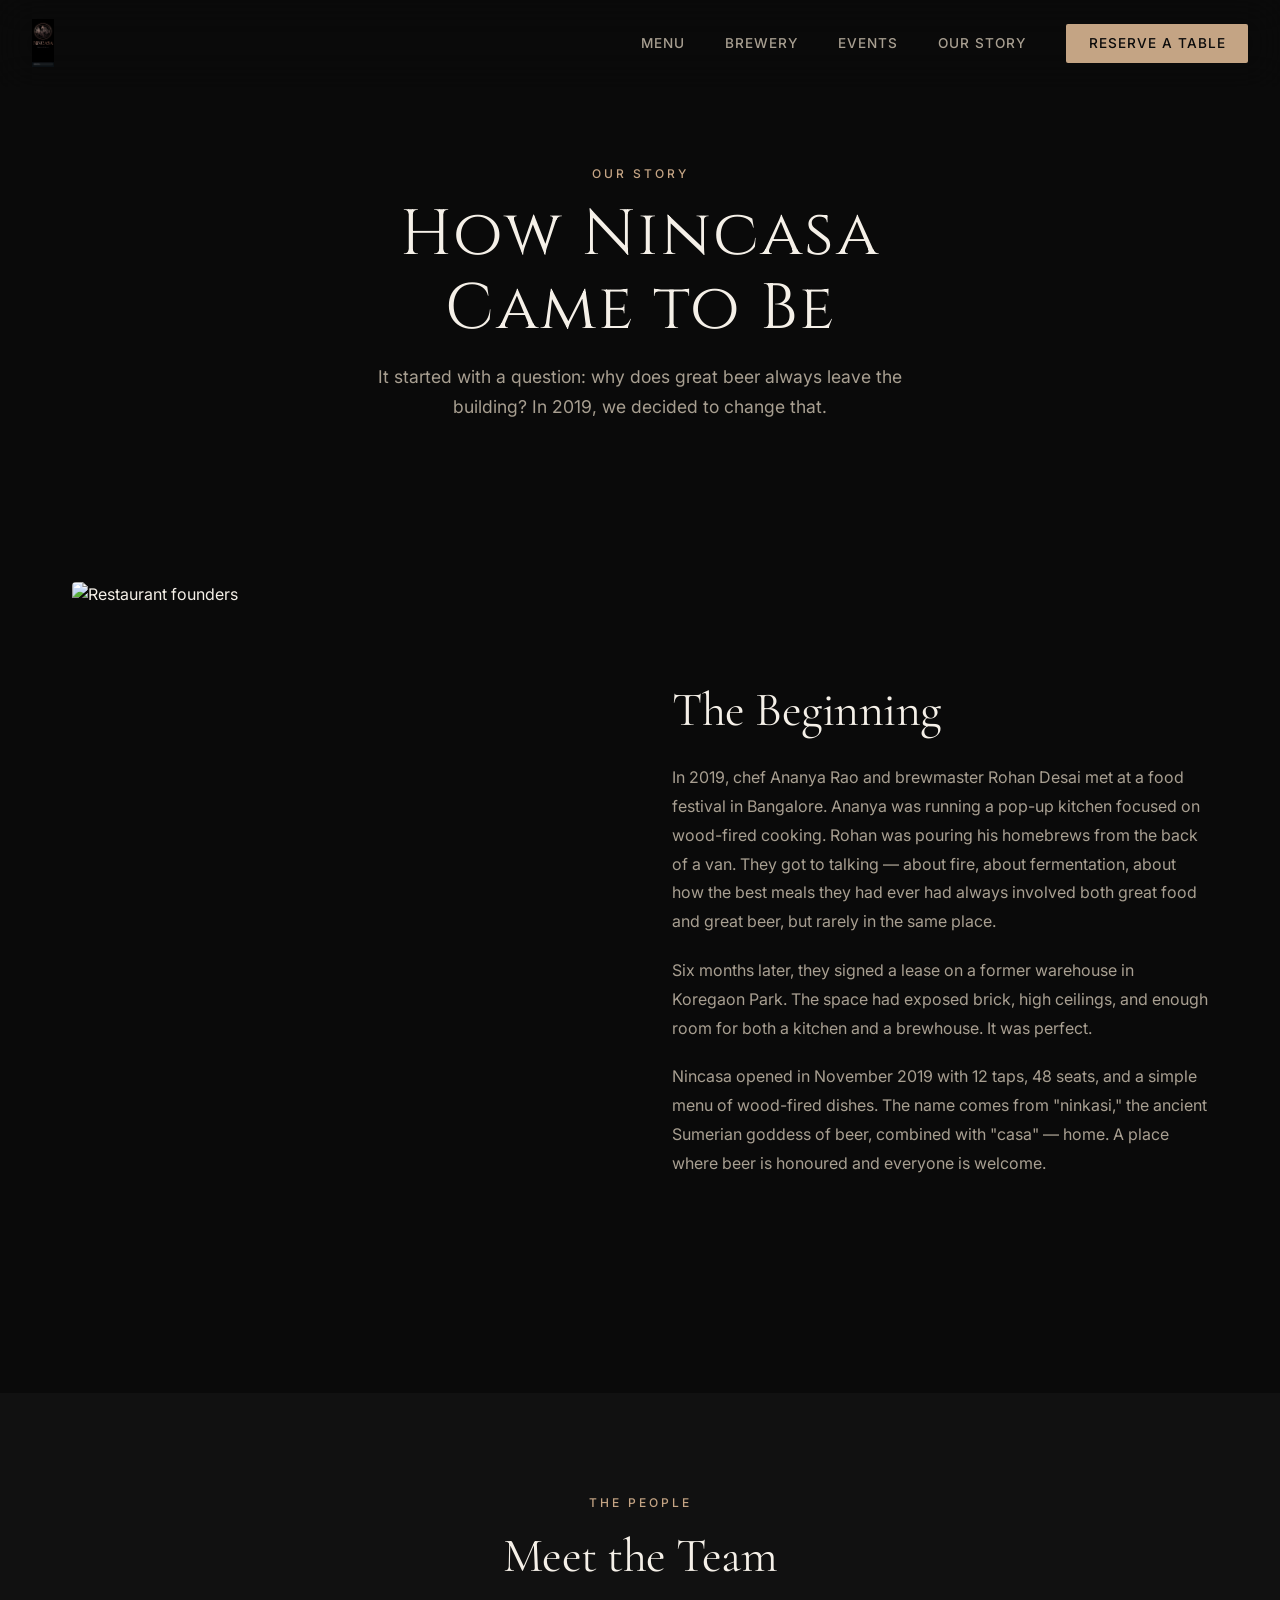
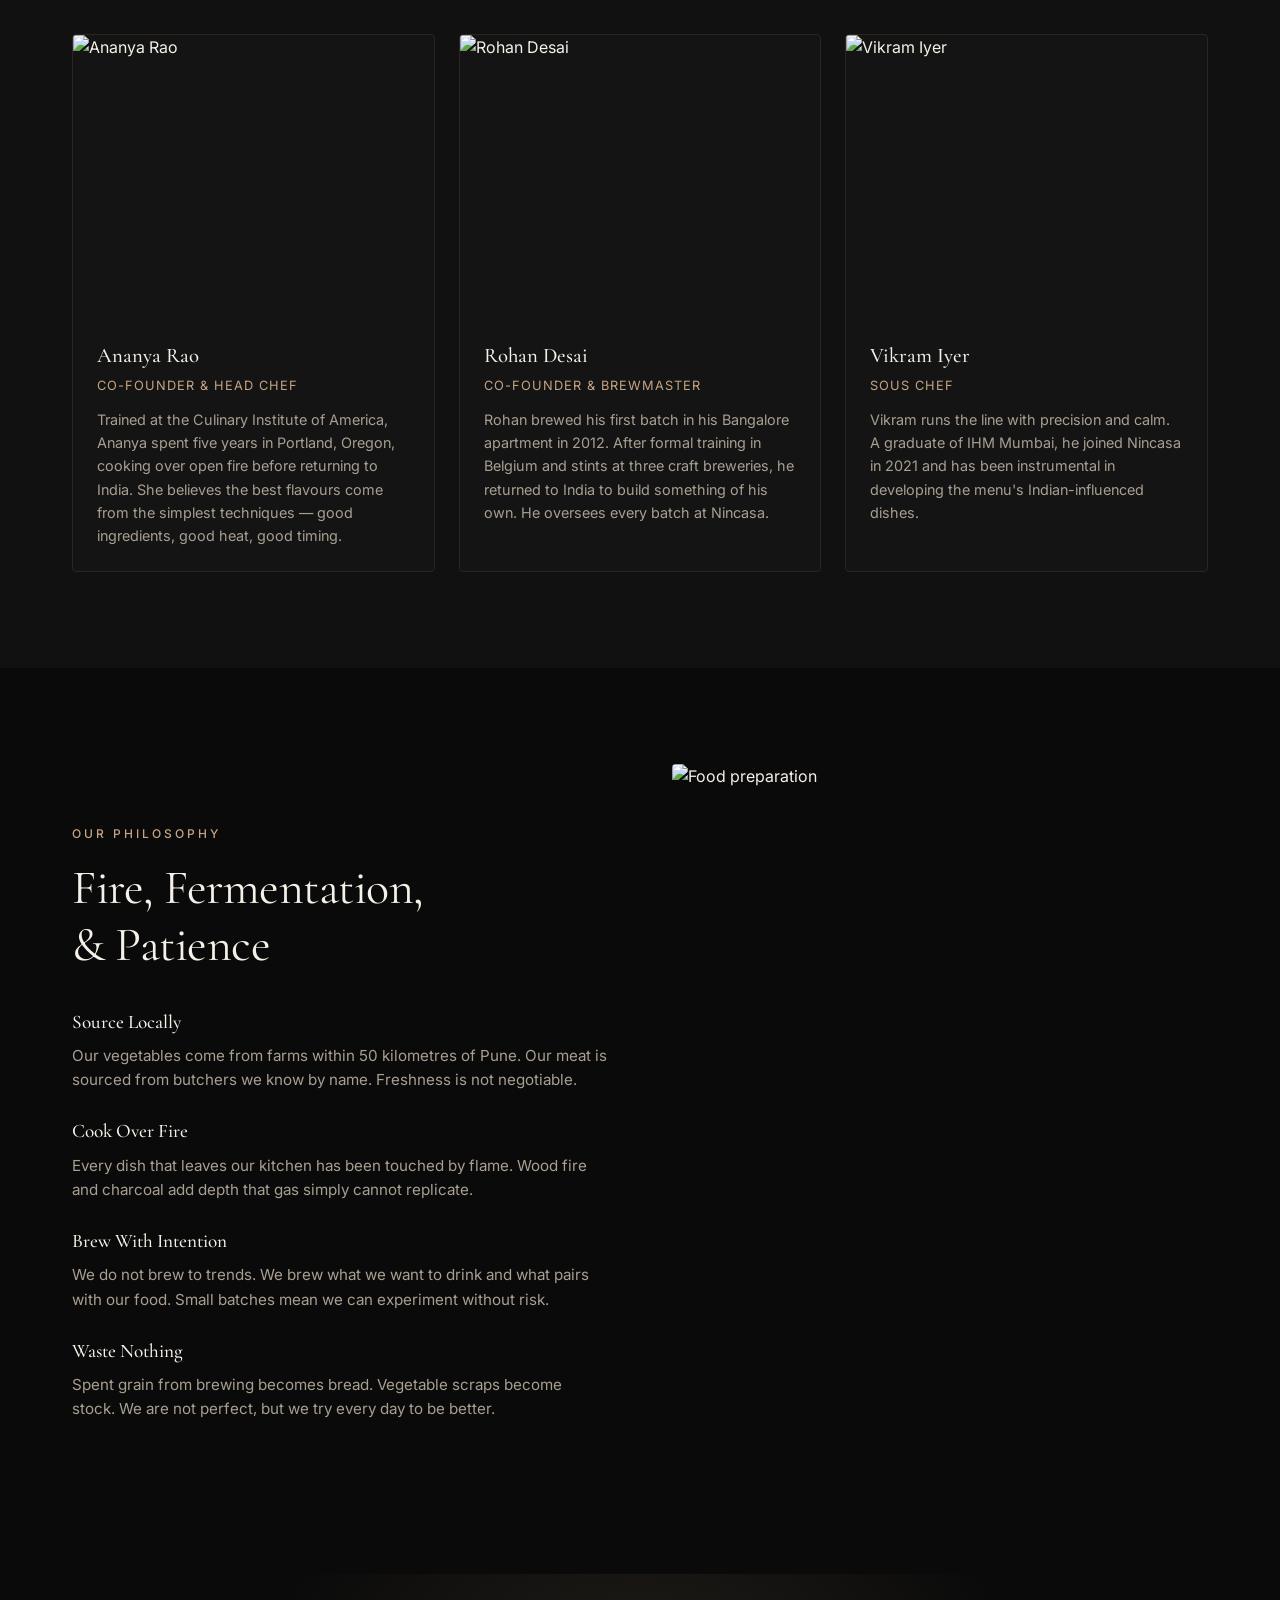
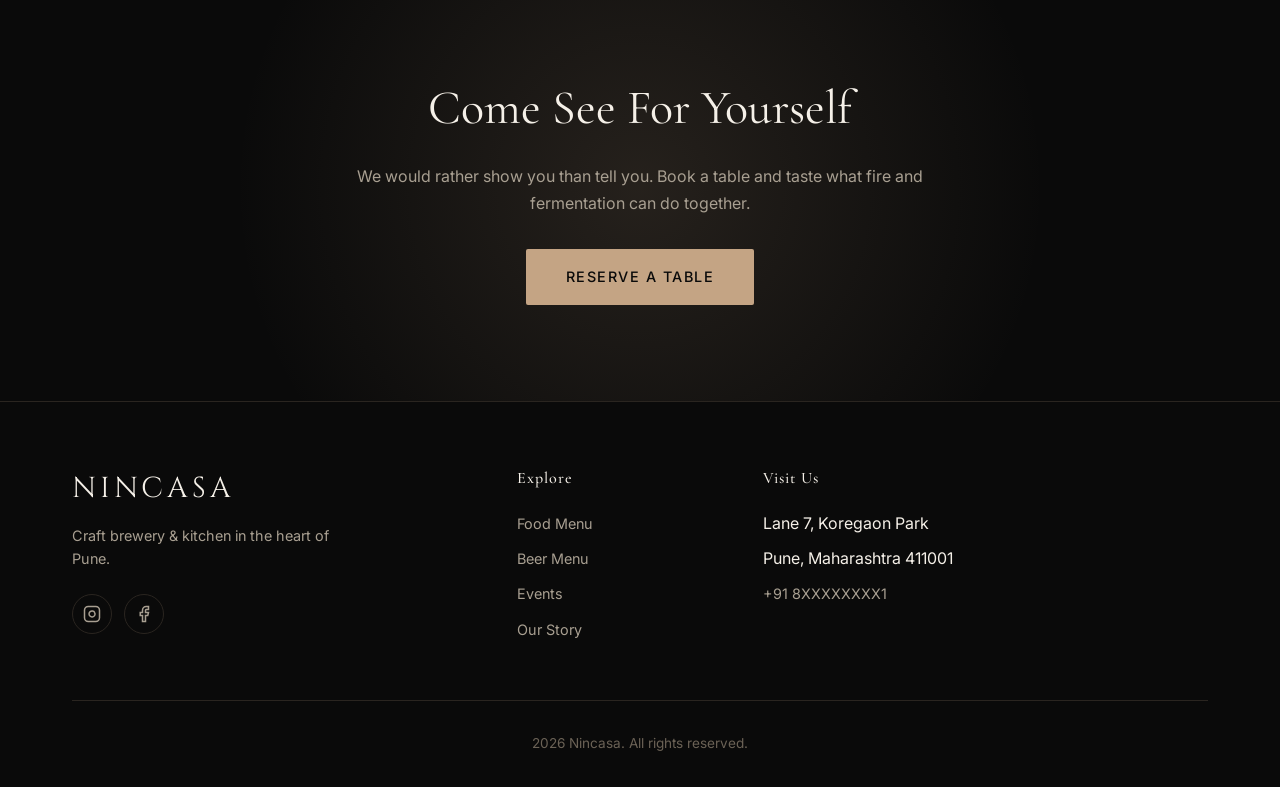
==== about.html @ 6fdb9f06 "2nd commit Nincasa 2nd commit" ====
<!DOCTYPE html>
<html lang="en">
<head>
    <meta charset="UTF-8">
    <meta name="viewport" content="width=device-width, initial-scale=1.0">
    <title>Our Story — Nincasa | Craft Brewery & Kitchen</title>
    <link rel="preconnect" href="https://fonts.googleapis.com">
    <link rel="preconnect" href="https://fonts.gstatic.com" crossorigin>
    <link href="https://fonts.googleapis.com/css2?family=Cinzel:wght@400;500;600;700&family=Cormorant+Garamond:ital,wght@0,300;0,400;0,500;0,600;0,700;1,300;1,400;1,500&family=Inter:wght@300;400;500;600&display=swap" rel="stylesheet">
    <link rel="stylesheet" href="styles.css">
</head>
<body>
    <nav class="nav" id="navbar">
        <a href="index.html" class="nav-logo">
            <img src="logo.png" alt="Nincasa" class="nav-logo-img">
        </a>
        <ul class="nav-links">
            <li><a href="menu.html">Menu</a></li>
            <li><a href="brewery.html">Brewery</a></li>
            <li><a href="events.html">Events</a></li>
            <li><a href="about.html">Our Story</a></li>
            <li><a href="contact.html" class="nav-cta">Reserve a Table</a></li>
        </ul>
        <button class="mobile-toggle" id="mobileToggle" aria-label="Toggle menu">
            <span></span><span></span><span></span>
        </button>
    </nav>

    <div class="mobile-menu" id="mobileMenu">
        <a href="menu.html">Menu</a>
        <a href="brewery.html">Brewery</a>
        <a href="events.html">Events</a>
        <a href="about.html">Our Story</a>
        <a href="contact.html" class="mobile-cta">Reserve a Table</a>
    </div>

    <header class="page-header about-header">
        <div class="container">
            <span class="section-tag">Our Story</span>
            <h1 style="font-family: var(--font-logo), serif; font-weight: 400; letter-spacing: 2px;">How Nincasa<br>Came to Be</h1>
            <p class="page-subtitle">It started with a question: why does great beer always leave the building? In 2019, we decided to change that.</p>
        </div>
    </header>

    <section class="story-timeline">
        <div class="container">
            <div class="story-grid">
                <div class="story-visual reveal">
                    <div class="story-img-main">
                        <img src="https://images.unsplash.com/photo-1550966871-3ed3c47e2ce2?w=800&q=80" alt="Restaurant founders">
                    </div>
                </div>
                <div class="story-content reveal">
                    <h2 class="section-title">The Beginning</h2>
                    <p class="story-text">In 2019, chef Ananya Rao and brewmaster Rohan Desai met at a food festival in Bangalore. Ananya was running a pop-up kitchen focused on wood-fired cooking. Rohan was pouring his homebrews from the back of a van. They got to talking — about fire, about fermentation, about how the best meals they had ever had always involved both great food and great beer, but rarely in the same place.</p>
                    <p class="story-text">Six months later, they signed a lease on a former warehouse in Koregaon Park. The space had exposed brick, high ceilings, and enough room for both a kitchen and a brewhouse. It was perfect.</p>
                    <p class="story-text">Nincasa opened in November 2019 with 12 taps, 48 seats, and a simple menu of wood-fired dishes. The name comes from "ninkasi," the ancient Sumerian goddess of beer, combined with "casa" — home. A place where beer is honoured and everyone is welcome.</p>
                </div>
            </div>
        </div>
    </section>

    <section class="team-section alt-bg">
        <div class="container">
            <div class="section-header reveal">
                <span class="section-tag">The People</span>
                <h2 class="section-title">Meet the Team</h2>
            </div>
            <div class="team-grid">
                <div class="team-card reveal">
                    <div class="team-img">
                        <img src="https://images.unsplash.com/photo-1583394293214-28ez28l1c4c?w=400&q=80" alt="Ananya Rao">
                    </div>
                    <div class="team-body">
                        <h3>Ananya Rao</h3>
                        <span class="team-role">Co-Founder & Head Chef</span>
                        <p>Trained at the Culinary Institute of America, Ananya spent five years in Portland, Oregon, cooking over open fire before returning to India. She believes the best flavours come from the simplest techniques — good ingredients, good heat, good timing.</p>
                    </div>
                </div>
                <div class="team-card reveal">
                    <div class="team-img">
                        <img src="https://images.unsplash.com/photo-1566554273541-37a9ca77b91f?w=400&q=80" alt="Rohan Desai">
                    </div>
                    <div class="team-body">
                        <h3>Rohan Desai</h3>
                        <span class="team-role">Co-Founder & Brewmaster</span>
                        <p>Rohan brewed his first batch in his Bangalore apartment in 2012. After formal training in Belgium and stints at three craft breweries, he returned to India to build something of his own. He oversees every batch at Nincasa.</p>
                    </div>
                </div>
                <div class="team-card reveal">
                    <div class="team-img">
                        <img src="https://images.unsplash.com/photo-1577219491135-ce391730fb2c?w=400&q=80" alt="Vikram Iyer">
                    </div>
                    <div class="team-body">
                        <h3>Vikram Iyer</h3>
                        <span class="team-role">Sous Chef</span>
                        <p>Vikram runs the line with precision and calm. A graduate of IHM Mumbai, he joined Nincasa in 2021 and has been instrumental in developing the menu's Indian-influenced dishes.</p>
                    </div>
                </div>
            </div>
        </div>
    </section>

    <section class="philosophy">
        <div class="container">
            <div class="philosophy-grid">
                <div class="philosophy-content reveal">
                    <span class="section-tag">Our Philosophy</span>
                    <h2 class="section-title">Fire, Fermentation,<br>& Patience</h2>
                    <div class="philosophy-items">
                        <div class="phil-item">
                            <h4>Source Locally</h4>
                            <p>Our vegetables come from farms within 50 kilometres of Pune. Our meat is sourced from butchers we know by name. Freshness is not negotiable.</p>
                        </div>
                        <div class="phil-item">
                            <h4>Cook Over Fire</h4>
                            <p>Every dish that leaves our kitchen has been touched by flame. Wood fire and charcoal add depth that gas simply cannot replicate.</p>
                        </div>
                        <div class="phil-item">
                            <h4>Brew With Intention</h4>
                            <p>We do not brew to trends. We brew what we want to drink and what pairs with our food. Small batches mean we can experiment without risk.</p>
                        </div>
                        <div class="phil-item">
                            <h4>Waste Nothing</h4>
                            <p>Spent grain from brewing becomes bread. Vegetable scraps become stock. We are not perfect, but we try every day to be better.</p>
                        </div>
                    </div>
                </div>
                <div class="philosophy-visual reveal">
                    <img src="https://images.unsplash.com/photo-1504674900247-0877df9cc836?w=700&q=80" alt="Food preparation">
                </div>
            </div>
        </div>
    </section>

    <section class="cta-section">
        <div class="container">
            <div class="cta-content">
                <h2>Come See For Yourself</h2>
                <p>We would rather show you than tell you. Book a table and taste what fire and fermentation can do together.</p>
                <a href="contact.html" class="btn btn-gold btn-large">Reserve a Table</a>
            </div>
        </div>
    </section>

    <footer class="footer">
        <div class="container">
            <div class="footer-grid">
                <div class="footer-brand">
                    <span class="footer-logo" style="font-family: var(--font-logo), serif; letter-spacing: 4px; font-weight: 400;">NINCASA</span>
                    <p>Craft brewery & kitchen in the heart of Pune.</p>
                    <div class="footer-social">
                        <a href="#" aria-label="Instagram"><svg viewBox="0 0 24 24" fill="none" stroke="currentColor" stroke-width="2"><rect x="2" y="2" width="20" height="20" rx="5"/><path d="M16 11.37A4 4 0 1 1 12.63 8 4 4 0 0 1 16 11.37z"/><line x1="17.5" y1="6.5" x2="17.51" y2="6.5"/></svg></a>
                        <a href="#" aria-label="Facebook"><svg viewBox="0 0 24 24" fill="none" stroke="currentColor" stroke-width="2"><path d="M18 2h-3a5 5 0 0 0-5 5v3H7v4h3v8h4v-8h3l1-4h-4V7a1 1 0 0 1 1-1h3z"/></svg></a>
                    </div>
                </div>
                <div class="footer-col">
                    <h4>Explore</h4>
                    <ul>
                        <li><a href="menu.html">Food Menu</a></li>
                        <li><a href="brewery.html">Beer Menu</a></li>
                        <li><a href="events.html">Events</a></li>
                        <li><a href="about.html">Our Story</a></li>
                    </ul>
                </div>
                <div class="footer-col">
                    <h4>Visit Us</h4>
                    <ul>
                        <li>Lane 7, Koregaon Park</li>
                        <li>Pune, Maharashtra 411001</li>
                        <li><a href="tel:+918XXXXXXXX1">+91 8XXXXXXXX1</a></li>
                    </ul>
                </div>
            </div>
            <div class="footer-bottom">
                <p>2026 Nincasa. All rights reserved.</p>
            </div>
        </div>
    </footer>

    <script src="scripts.js"></script>
</body>
</html>
---- styles.css ----
/* ============ VARIABLES & RESET ============ */
:root {
    --bg: #0A0A0A;
    --bg-elevated: #111111;
    --bg-card: #141414;
    --bg-input: #1A1A1A;
    --text: #F5F0E8;
    --text-muted: #A89F91;
    --text-dim: #6B6256;
    --gold: #C4A484;
    --gold-light: #D4B896;
    --gold-dim: #9A8A7A;
    --gold-glow: rgba(196, 164, 132, 0.15);
    --border: #2A2520;
    --border-light: #3A3530;
    --font-body: 'Inter', -apple-system, BlinkMacSystemFont, sans-serif;
    --font-display: 'Cormorant Garamond', Georgia, serif;
    --font-logo: 'Cinzel', 'Cormorant Garamond', Georgia, serif;
}

* { margin: 0; padding: 0; box-sizing: border-box; }
html { scroll-behavior: smooth; }

body {
    font-family: var(--font-body);
    background: var(--bg);
    color: var(--text);
    line-height: 1.6;
    font-size: 16px;
    -webkit-font-smoothing: antialiased;
    overflow-x: hidden;
}

.container {
    max-width: 1200px;
    margin: 0 auto;
    padding: 0 2rem;
}

img { max-width: 100%; height: auto; display: block; }

/* ============ LOADER ============ */
.loader {
    position: fixed;
    inset: 0;
    background: var(--bg);
    z-index: 9999;
    display: flex;
    align-items: center;
    justify-content: center;
    transition: opacity 0.6s ease, visibility 0.6s;
}

.loader.hidden {
    opacity: 0;
    visibility: hidden;
    pointer-events: none;
}

.loader-content {
    text-align: center;
}

.loader-text {
    font-family: var(--font-display);
    font-size: 2rem;
    font-weight: 300;
    letter-spacing: 8px;
    color: var(--gold);
    display: block;
    margin-bottom: 1.5rem;
}

.loader-line {
    width: 60px;
    height: 1px;
    background: var(--gold);
    margin: 0 auto;
    animation: loaderPulse 1.5s ease-in-out infinite;
}

@keyframes loaderPulse {
    0%, 100% { opacity: 0.3; transform: scaleX(1); }
    50% { opacity: 1; transform: scaleX(1.5); }
}

/* ============ NAVIGATION ============ */
.nav {
    position: fixed;
    top: 0; left: 0;
    width: 100%;
    z-index: 1000;
    padding: 1.2rem 2rem;
    display: flex;
    justify-content: space-between;
    align-items: center;
    background: rgba(10, 10, 10, 0.7);
    backdrop-filter: blur(20px);
    border-bottom: 1px solid transparent;
    transition: all 0.4s ease;
}

.nav.scrolled {
    background: rgba(10, 10, 10, 0.95);
    border-bottom-color: var(--border);
}

.nav-logo {
    display: flex;
    align-items: center;
    gap: 0.75rem;
    text-decoration: none;
    color: var(--text);
}

.logo-icon {
    width: 36px; height: 36px;
    color: var(--gold);
}

.logo-text {
    font-family: var(--font-display);
    font-size: 1.6rem;
    font-weight: 500;
    letter-spacing: 2px;
}

.nav-links {
    display: flex;
    gap: 2.5rem;
    list-style: none;
    align-items: center;
}

.nav-links a {
    color: var(--text-muted);
    font-size: 0.85rem;
    font-weight: 500;
    letter-spacing: 1px;
    text-transform: uppercase;
    text-decoration: none;
    transition: color 0.3s;
    position: relative;
}

.nav-links a::after {
    content: '';
    position: absolute;
    bottom: -4px; left: 0;
    width: 0; height: 1px;
    background: var(--gold);
    transition: width 0.3s ease;
}

.nav-links a:hover { color: var(--text); }
.nav-links a:hover::after { width: 100%; }

.nav-cta {
    background: var(--gold);
    color: var(--bg) !important;
    padding: 0.7rem 1.4rem;
    border-radius: 2px;
    font-weight: 600;
    transition: all 0.3s;
}

.nav-cta::after { display: none !important; }

.nav-cta:hover {
    background: var(--gold-light);
    transform: translateY(-1px);
    box-shadow: 0 4px 20px rgba(196, 164, 132, 0.3);
}

/* Mobile Toggle */
.mobile-toggle {
    display: none;
    flex-direction: column;
    gap: 5px;
    background: none;
    border: none;
    cursor: pointer;
    padding: 0.5rem;
}

.mobile-toggle span {
    width: 24px; height: 1.5px;
    background: var(--text);
    transition: all 0.3s;
}

.mobile-menu {
    position: fixed;
    top: 0; right: -100%;
    width: 100%; height: 100vh;
    background: var(--bg);
    z-index: 999;
    display: flex;
    flex-direction: column;
    align-items: center;
    justify-content: center;
    gap: 2rem;
    transition: right 0.4s ease;
}

.mobile-menu.open { right: 0; }

.mobile-menu a {
    color: var(--text);
    font-family: var(--font-display);
    font-size: 1.8rem;
    text-decoration: none;
    transition: color 0.3s;
}

.mobile-menu a:hover { color: var(--gold); }

.mobile-cta {
    background: var(--gold);
    color: var(--bg) !important;
    padding: 0.8rem 2rem;
    font-size: 1rem !important;
    font-family: var(--font-body) !important;
    text-transform: uppercase;
    letter-spacing: 2px;
    border-radius: 2px;
}

/* ============ BUTTONS ============ */
.btn {
    display: inline-flex;
    align-items: center;
    gap: 0.5rem;
    padding: 0.9rem 2rem;
    font-family: var(--font-body);
    font-size: 0.85rem;
    font-weight: 500;
    letter-spacing: 1.5px;
    text-transform: uppercase;
    text-decoration: none;
    cursor: pointer;
    border: none;
    transition: all 0.3s ease;
    border-radius: 2px;
}

.btn-gold {
    background: var(--gold);
    color: var(--bg);
}

.btn-gold:hover {
    background: var(--gold-light);
    transform: translateY(-2px);
    box-shadow: 0 8px 30px rgba(196, 164, 132, 0.25);
}

.btn-outline {
    background: transparent;
    color: var(--text);
    border: 1px solid var(--border-light);
}

.btn-outline:hover {
    border-color: var(--gold);
    color: var(--gold);
    background: var(--gold-glow);
}

.btn-large { padding: 1rem 2.5rem; font-size: 0.9rem; }
.btn-full { width: 100%; justify-content: center; }
.btn-small { padding: 0.6rem 1.2rem; font-size: 0.8rem; }

/* ============ HERO ============ */
.hero {
    min-height: 100vh;
    position: relative;
    display: flex;
    align-items: center;
    justify-content: center;
    overflow: hidden;
}

.hero-bg {
    position: absolute;
    inset: 0;
    z-index: 0;
}

.hero-bg img {
    width: 100%; height: 100%;
    object-fit: cover;
    filter: brightness(0.35);
}

.hero-overlay {
    position: absolute;
    inset: 0;
    background: linear-gradient(to bottom, rgba(10,10,10,0.3) 0%, rgba(10,10,10,0.7) 60%, var(--bg) 100%);
    z-index: 1;
}

.hero-content {
    position: relative;
    z-index: 2;
    text-align: center;
    max-width: 800px;
    padding: 0 2rem;
    padding-top: 4rem;
}

.hero-badge {
    display: inline-flex;
    align-items: center;
    gap: 0.5rem;
    margin-bottom: 2rem;
}

.badge-dot {
    width: 6px; height: 6px;
    background: var(--gold);
    border-radius: 50%;
    animation: pulse 2s ease-in-out infinite;
}

@keyframes pulse {
    0%, 100% { opacity: 1; }
    50% { opacity: 0.4; }
}

.hero-badge span {
    font-size: 0.8rem;
    letter-spacing: 3px;
    text-transform: uppercase;
    color: var(--gold);
}

.hero-title {
    font-family: var(--font-display);
    font-size: clamp(3rem, 7vw, 5.5rem);
    font-weight: 300;
    line-height: 1.1;
    margin-bottom: 1.5rem;
    letter-spacing: -1px;
}

.hero-title .line { display: block; }
.hero-title em {
    font-style: italic;
    color: var(--gold);
}

.hero-subtitle {
    font-size: 1.1rem;
    color: var(--text-muted);
    max-width: 550px;
    margin: 0 auto 2.5rem;
    line-height: 1.8;
    font-weight: 300;
}

.hero-actions {
    display: flex;
    gap: 1rem;
    justify-content: center;
    flex-wrap: wrap;
}

.hero-scroll {
    position: absolute;
    bottom: 3rem;
    left: 50%;
    transform: translateX(-50%);
    display: flex;
    flex-direction: column;
    align-items: center;
    gap: 0.75rem;
    z-index: 2;
}

.hero-scroll span {
    font-size: 0.7rem;
    letter-spacing: 3px;
    text-transform: uppercase;
    color: var(--text-dim);
}

.scroll-line {
    width: 1px;
    height: 40px;
    background: linear-gradient(to bottom, var(--gold), transparent);
    animation: scrollBounce 2s ease-in-out infinite;
}

@keyframes scrollBounce {
    0%, 100% { transform: translateY(0); opacity: 1; }
    50% { transform: translateY(10px); opacity: 0.5; }
}

/* ============ SECTIONS ============ */
section { padding: 6rem 0; }
.alt-bg { background: var(--bg-elevated); }

.section-tag {
    display: inline-block;
    font-size: 0.75rem;
    font-weight: 500;
    letter-spacing: 3px;
    text-transform: uppercase;
    color: var(--gold);
    margin-bottom: 1rem;
}

.section-title {
    font-family: var(--font-display);
    font-size: clamp(2rem, 4vw, 3rem);
    font-weight: 400;
    line-height: 1.2;
    margin-bottom: 1rem;
    letter-spacing: -0.5px;
}

.section-subtitle {
    color: var(--text-muted);
    font-size: 1.05rem;
    line-height: 1.7;
    max-width: 600px;
}

.section-header {
    text-align: center;
    max-width: 700px;
    margin: 0 auto 3rem;
}

.section-cta {
    text-align: center;
    margin-top: 3rem;
}

/* ============ INTRO ============ */
.intro-grid {
    display: grid;
    grid-template-columns: 1fr 1fr;
    gap: 4rem;
    align-items: center;
}

.intro-visual {
    position: relative;
}

.intro-img-main {
    border-radius: 4px;
    overflow: hidden;
}

.intro-img-main img {
    width: 100%;
    aspect-ratio: 4/5;
    object-fit: cover;
}

.intro-img-accent {
    position: absolute;
    bottom: -2rem; right: -2rem;
    width: 50%;
    border: 4px solid var(--bg);
    border-radius: 4px;
    overflow: hidden;
}

.intro-img-accent img {
    width: 100%;
    aspect-ratio: 1;
    object-fit: cover;
}

.intro-content .section-title { margin-bottom: 1.5rem; }

.intro-text {
    color: var(--text-muted);
    line-height: 1.8;
    margin-bottom: 1.25rem;
    font-size: 1rem;
}

.intro-stats {
    display: flex;
    gap: 2.5rem;
    margin-top: 2.5rem;
    padding-top: 2rem;
    border-top: 1px solid var(--border);
}

.intro-stat { text-align: center; }

.stat-num {
    display: block;
    font-family: var(--font-display);
    font-size: 2.5rem;
    font-weight: 400;
    color: var(--gold);
    line-height: 1;
}

.stat-label {
    font-size: 0.8rem;
    color: var(--text-dim);
    letter-spacing: 1px;
    text-transform: uppercase;
    margin-top: 0.5rem;
}

/* ============ FEATURED MENU ============ */
.menu-showcase {
    display: grid;
    grid-template-columns: repeat(3, 1fr);
    gap: 1.5rem;
}

.menu-card {
    background: var(--bg-card);
    border: 1px solid var(--border);
    border-radius: 4px;
    overflow: hidden;
    transition: all 0.4s ease;
}

.menu-card:hover {
    transform: translateY(-6px);
    border-color: var(--gold-dim);
    box-shadow: 0 20px 50px rgba(0,0,0,0.4);
}

.menu-card-img {
    position: relative;
    height: 240px;
    overflow: hidden;
}

.menu-card-img img {
    width: 100%; height: 100%;
    object-fit: cover;
    transition: transform 0.6s ease;
}

.menu-card:hover .menu-card-img img { transform: scale(1.08); }

.menu-card-tag {
    position: absolute;
    top: 1rem; left: 1rem;
    background: var(--gold);
    color: var(--bg);
    padding: 0.3rem 0.8rem;
    font-size: 0.7rem;
    font-weight: 600;
    letter-spacing: 1px;
    text-transform: uppercase;
    border-radius: 2px;
}

.menu-card-body { padding: 1.5rem; }

.menu-card-header {
    display: flex;
    justify-content: space-between;
    align-items: baseline;
    margin-bottom: 0.75rem;
}

.menu-card-header h3 {
    font-family: var(--font-display);
    font-size: 1.3rem;
    font-weight: 500;
}

.menu-card-price {
    font-family: var(--font-display);
    font-size: 1.2rem;
    color: var(--gold);
    font-weight: 400;
}

.menu-card-body p {
    color: var(--text-muted);
    font-size: 0.9rem;
    line-height: 1.6;
}

.menu-card-body p em { color: var(--gold-dim); font-style: italic; }

/* ============ BREWERY SPOTLIGHT ============ */
.brewery-spotlight {
    position: relative;
    min-height: 80vh;
    display: flex;
    align-items: center;
    overflow: hidden;
}

.brewery-bg {
    position: absolute;
    inset: 0;
}

.brewery-bg img {
    width: 100%; height: 100%;
    object-fit: cover;
    filter: brightness(0.25);
}

.brewery-overlay {
    position: absolute;
    inset: 0;
    background: linear-gradient(90deg, rgba(10,10,10,0.9) 0%, rgba(10,10,10,0.6) 50%, rgba(10,10,10,0.3) 100%);
}

.brewery-content {
    position: relative;
    z-index: 2;
    max-width: 600px;
}

.brewery-text {
    color: var(--text-muted);
    line-height: 1.8;
    margin-bottom: 1.5rem;
    font-size: 1rem;
}

.brewery-beers {
    display: grid;
    grid-template-columns: 1fr 1fr;
    gap: 1rem;
    margin: 2rem 0;
}

.beer-item {
    padding: 1rem;
    background: rgba(255,255,255,0.03);
    border: 1px solid var(--border);
    border-radius: 4px;
}

.beer-name {
    display: block;
    font-family: var(--font-display);
    font-size: 1.1rem;
    color: var(--text);
    margin-bottom: 0.25rem;
}

.beer-abv {
    display: block;
    font-size: 0.75rem;
    color: var(--gold);
    letter-spacing: 1px;
    margin-bottom: 0.25rem;
}

.beer-desc {
    font-size: 0.8rem;
    color: var(--text-dim);
}

/* ============ EXPERIENCE ============ */
.experience-grid {
    display: grid;
    grid-template-columns: repeat(3, 1fr);
    gap: 1.5rem;
}

.exp-card {
    background: var(--bg-card);
    border: 1px solid var(--border);
    border-radius: 4px;
    overflow: hidden;
    transition: all 0.4s ease;
}

.exp-card:hover {
    transform: translateY(-4px);
    border-color: var(--gold-dim);
}

.exp-img { height: 220px; overflow: hidden; }

.exp-img img {
    width: 100%; height: 100%;
    object-fit: cover;
    transition: transform 0.6s ease;
}

.exp-card:hover .exp-img img { transform: scale(1.05); }

.exp-body { padding: 1.5rem; }

.exp-body h3 {
    font-family: var(--font-display);
    font-size: 1.3rem;
    font-weight: 500;
    margin-bottom: 0.5rem;
}

.exp-body p {
    color: var(--text-muted);
    font-size: 0.9rem;
    line-height: 1.6;
}

/* ============ EVENTS PREVIEW ============ */
.events-header {
    display: flex;
    justify-content: space-between;
    align-items: flex-end;
    margin-bottom: 2.5rem;
}

.events-list { display: flex; flex-direction: column; gap: 1rem; }

.event-row {
    display: grid;
    grid-template-columns: 100px 1fr auto;
    gap: 2rem;
    align-items: center;
    padding: 1.5rem 2rem;
    background: var(--bg-card);
    border: 1px solid var(--border);
    border-radius: 4px;
    text-decoration: none;
    color: inherit;
    transition: all 0.3s ease;
}

.event-row:hover {
    border-color: var(--gold-dim);
    background: var(--bg-elevated);
}

.event-date {
    text-align: center;
}

.event-day {
    display: block;
    font-family: var(--font-display);
    font-size: 2rem;
    font-weight: 400;
    color: var(--gold);
    line-height: 1;
}

.event-month {
    font-size: 0.75rem;
    letter-spacing: 2px;
    text-transform: uppercase;
    color: var(--text-dim);
}

.event-info h3 {
    font-family: var(--font-display);
    font-size: 1.2rem;
    font-weight: 500;
    margin-bottom: 0.3rem;
    color: var(--text);
}

.event-info p {
    color: var(--text-muted);
    font-size: 0.9rem;
}

.event-action {
    display: flex;
    align-items: center;
    gap: 0.5rem;
    color: var(--gold);
    font-size: 0.8rem;
    letter-spacing: 1px;
    text-transform: uppercase;
    white-space: nowrap;
}

.event-action svg {
    width: 16px; height: 16px;
    stroke: var(--gold);
    transition: transform 0.3s;
}

.event-row:hover .event-action svg { transform: translateX(4px); }

/* ============ TESTIMONIALS ============ */
.testimonials-slider {
    max-width: 800px;
    margin: 0 auto;
    position: relative;
}

.testimonial {
    display: none;
    text-align: center;
    padding: 2rem;
}

.testimonial.active { display: block; }

.testimonial blockquote {
    font-family: var(--font-display);
    font-size: clamp(1.3rem, 3vw, 1.8rem);
    font-weight: 300;
    font-style: italic;
    line-height: 1.5;
    color: var(--text);
    margin-bottom: 2rem;
}

.testimonial cite {
    font-style: normal;
    font-size: 0.85rem;
    color: var(--text-muted);
    letter-spacing: 1px;
}

.testimonial-nav {
    display: flex;
    justify-content: center;
    align-items: center;
    gap: 1.5rem;
    margin-top: 2rem;
}

.testimonial-prev,
.testimonial-next {
    width: 44px; height: 44px;
    border: 1px solid var(--border);
    background: transparent;
    color: var(--text-muted);
    border-radius: 50%;
    cursor: pointer;
    display: flex;
    align-items: center;
    justify-content: center;
    transition: all 0.3s;
}

.testimonial-prev:hover,
.testimonial-next:hover {
    border-color: var(--gold);
    color: var(--gold);
}

.testimonial-dots {
    display: flex;
    gap: 0.5rem;
}

.dot {
    width: 8px; height: 8px;
    border-radius: 50%;
    background: var(--border-light);
    cursor: pointer;
    transition: all 0.3s;
}

.dot.active {
    background: var(--gold);
    transform: scale(1.2);
}

/* ============ CTA SECTION ============ */
.cta-section {
    text-align: center;
    padding: 6rem 2rem;
    position: relative;
}

.cta-section::before {
    content: '';
    position: absolute;
    inset: 0;
    background: radial-gradient(circle at 50% 50%, var(--gold-glow) 0%, transparent 60%);
    pointer-events: none;
}

.cta-content {
    position: relative;
    z-index: 1;
    max-width: 600px;
    margin: 0 auto;
}

.cta-content h2 {
    font-family: var(--font-display);
    font-size: clamp(2rem, 4vw, 3rem);
    font-weight: 400;
    margin-bottom: 1rem;
}

.cta-content p {
    color: var(--text-muted);
    margin-bottom: 2rem;
    line-height: 1.7;
}

.cta-actions {
    display: flex;
    gap: 1rem;
    justify-content: center;
    flex-wrap: wrap;
    margin-bottom: 2.5rem;
}

.cta-hours {
    display: flex;
    justify-content: center;
    gap: 3rem;
    flex-wrap: wrap;
}

.hours-item {
    text-align: center;
}

.hours-label {
    display: block;
    font-size: 0.7rem;
    letter-spacing: 2px;
    text-transform: uppercase;
    color: var(--gold);
    margin-bottom: 0.3rem;
}

.hours-time {
    font-size: 0.9rem;
    color: var(--text-muted);
}

/* ============ PAGE HEADER ============ */
.page-header {
    padding: 10rem 2rem 4rem;
    text-align: center;
    max-width: 900px;
    margin: 0 auto;
}

.page-header h1 {
    font-family: var(--font-display);
    font-size: clamp(2.5rem, 5vw, 4rem);
    font-weight: 300;
    line-height: 1.15;
    margin-bottom: 1rem;
}

.page-subtitle {
    color: var(--text-muted);
    font-size: 1.1rem;
    line-height: 1.7;
    max-width: 600px;
    margin: 0 auto;
}

/* ============ MENU PAGE ============ */
.menu-tabs {
    display: flex;
    justify-content: center;
    gap: 0.5rem;
    margin-bottom: 3rem;
    border-bottom: 1px solid var(--border);
    padding-bottom: 0;
}

.menu-tab {
    background: none;
    border: none;
    color: var(--text-muted);
    font-family: var(--font-body);
    font-size: 0.85rem;
    letter-spacing: 2px;
    text-transform: uppercase;
    padding: 1rem 2rem;
    cursor: pointer;
    transition: all 0.3s;
    position: relative;
    border-bottom: 2px solid transparent;
    margin-bottom: -1px;
}

.menu-tab:hover { color: var(--text); }

.menu-tab.active {
    color: var(--gold);
    border-bottom-color: var(--gold);
}

.menu-panel { display: none; }
.menu-panel.active { display: block; }

.menu-category { margin-bottom: 3rem; }

.menu-cat-title {
    font-family: var(--font-display);
    font-size: 1.8rem;
    font-weight: 400;
    margin-bottom: 1.5rem;
    text-align: center;
}

.menu-cat-title span {
    display: inline-block;
    padding-bottom: 0.5rem;
    border-bottom: 1px solid var(--gold-dim);
}

.menu-items { max-width: 800px; margin: 0 auto; }

.menu-item {
    padding: 1.5rem 0;
    border-bottom: 1px solid var(--border);
}

.menu-item-header {
    display: flex;
    justify-content: space-between;
    align-items: baseline;
    margin-bottom: 0.4rem;
}

.menu-item-header h3 {
    font-family: var(--font-display);
    font-size: 1.2rem;
    font-weight: 500;
}

.menu-badge {
    display: inline-block;
    background: var(--gold-glow);
    color: var(--gold);
    padding: 0.15rem 0.5rem;
    font-size: 0.65rem;
    letter-spacing: 1px;
    text-transform: uppercase;
    border-radius: 2px;
    margin-left: 0.5rem;
    font-family: var(--font-body);
}

.menu-item-price {
    font-family: var(--font-display);
    font-size: 1.1rem;
    color: var(--gold);
}

.menu-item p {
    color: var(--text-muted);
    font-size: 0.9rem;
    line-height: 1.6;
}

.menu-item p em { color: var(--gold-dim); font-style: italic; }

/* Beer rows on menu */
.beer-items { max-width: 900px; margin: 0 auto; }

.beer-row {
    display: grid;
    grid-template-columns: 2fr 1fr;
    gap: 2rem;
    padding: 1.5rem 0;
    border-bottom: 1px solid var(--border);
    align-items: center;
}

.beer-info h3 {
    font-family: var(--font-display);
    font-size: 1.2rem;
    font-weight: 500;
    margin-bottom: 0.3rem;
}

.beer-info p {
    color: var(--text-muted);
    font-size: 0.9rem;
}

.beer-meta {
    text-align: right;
}

.beer-abv {
    display: block;
    font-size: 1.3rem;
    font-family: var(--font-display);
    color: var(--gold);
}

.beer-price {
    font-size: 0.85rem;
    color: var(--text-muted);
}

.menu-note {
    text-align: center;
    margin-top: 2rem;
    padding: 1.5rem;
    background: var(--gold-glow);
    border: 1px solid var(--border);
    border-radius: 4px;
}

.menu-note p {
    color: var(--text-muted);
    font-size: 0.95rem;
}

.menu-note strong { color: var(--gold); }

/* ============ BREWERY PAGE ============ */
.brewery-header h1 { font-size: clamp(2.5rem, 5vw, 4.5rem); }

.brewery-grid {
    display: grid;
    grid-template-columns: 1fr 1fr;
    gap: 4rem;
    align-items: center;
}

.brewery-visual { position: relative; }

.brewery-img-main { border-radius: 4px; overflow: hidden; }
.brewery-img-main img { width: 100%; aspect-ratio: 3/4; object-fit: cover; }

.brewery-img-accent {
    position: absolute;
    bottom: -2rem; right: -2rem;
    width: 45%;
    border: 4px solid var(--bg);
    border-radius: 4px;
    overflow: hidden;
}

.brewery-img-accent img { width: 100%; aspect-ratio: 1; object-fit: cover; }

.brewery-content .section-title { margin-bottom: 1.5rem; }

.brewery-text {
    color: var(--text-muted);
    line-height: 1.8;
    margin-bottom: 1.25rem;
}

.brewery-specs {
    display: grid;
    grid-template-columns: repeat(2, 1fr);
    gap: 1.5rem;
    margin-top: 2rem;
    padding-top: 2rem;
    border-top: 1px solid var(--border);
}

.spec-item { text-align: center; }

.spec-num {
    display: block;
    font-family: var(--font-display);
    font-size: 2rem;
    color: var(--gold);
    line-height: 1;
}

.spec-label {
    font-size: 0.8rem;
    color: var(--text-dim);
    letter-spacing: 1px;
    text-transform: uppercase;
    margin-top: 0.4rem;
}

/* Beer Cards */
.beer-cards {
    display: grid;
    grid-template-columns: repeat(3, 1fr);
    gap: 1.5rem;
}

.beer-card {
    background: var(--bg-card);
    border: 1px solid var(--border);
    border-radius: 4px;
    overflow: hidden;
    transition: all 0.4s ease;
}

.beer-card:hover {
    transform: translateY(-4px);
    border-color: var(--gold-dim);
}

.beer-card-visual {
    height: 160px;
    display: flex;
    flex-direction: column;
    align-items: center;
    justify-content: center;
    background: linear-gradient(135deg, #C9A96E 0%, #8A7A5A 100%);
    position: relative;
}

.beer-card-visual.dark {
    background: linear-gradient(135deg, #3A2520 0%, #1A1510 100%);
}

.beer-card-visual.wheat {
    background: linear-gradient(135deg, #D4B87A 0%, #A89F6A 100%);
}

.beer-card-visual.amber {
    background: linear-gradient(135deg, #B87333 0%, #8A5A2A 100%);
}

.beer-card-visual.sour {
    background: linear-gradient(135deg, #C47A7A 0%, #8A5A5A 100%);
}

.beer-card-visual.pilsner {
    background: linear-gradient(135deg, #E8D5A3 0%, #C9A96E 100%);
}

.beer-card-abv {
    font-family: var(--font-display);
    font-size: 2.5rem;
    font-weight: 300;
    color: var(--bg);
    line-height: 1;
}

.beer-card-visual.dark .beer-card-abv,
.beer-card-visual.sour .beer-card-abv { color: var(--text); }

.beer-card-style {
    font-size: 0.75rem;
    letter-spacing: 3px;
    text-transform: uppercase;
    color: rgba(10,10,10,0.7);
    margin-top: 0.5rem;
}

.beer-card-visual.dark .beer-card-style,
.beer-card-visual.sour .beer-card-style { color: rgba(245,240,232,0.6); }

.beer-card-body { padding: 1.5rem; }

.beer-card-body h3 {
    font-family: var(--font-display);
    font-size: 1.3rem;
    font-weight: 500;
    margin-bottom: 0.5rem;
}

.beer-card-body p {
    color: var(--text-muted);
    font-size: 0.9rem;
    line-height: 1.6;
    margin-bottom: 1rem;
}

.beer-card-meta {
    display: flex;
    gap: 1rem;
    margin-bottom: 1rem;
}

.beer-card-meta span {
    font-size: 0.8rem;
    color: var(--text-dim);
}

.beer-card-price {
    display: block;
    font-family: var(--font-display);
    font-size: 1.1rem;
    color: var(--gold);
}

/* Brewery Tours */
.tour-grid {
    display: grid;
    grid-template-columns: 1fr 1fr;
    gap: 4rem;
    align-items: center;
}

.tour-content .section-title { margin-bottom: 1.5rem; }

.tour-text {
    color: var(--text-muted);
    line-height: 1.8;
    margin-bottom: 1.25rem;
}

.tour-details {
    display: grid;
    grid-template-columns: 1fr 1fr;
    gap: 1rem;
    margin: 2rem 0;
}

.tour-detail {
    padding: 1rem;
    background: var(--bg-card);
    border: 1px solid var(--border);
    border-radius: 4px;
}

.tour-label {
    display: block;
    font-size: 0.7rem;
    letter-spacing: 2px;
    text-transform: uppercase;
    color: var(--gold);
    margin-bottom: 0.3rem;
}

.tour-value {
    font-size: 0.9rem;
    color: var(--text);
}

.tour-visual { border-radius: 4px; overflow: hidden; }
.tour-visual img { width: 100%; aspect-ratio: 4/3; object-fit: cover; }

/* ============ EVENTS PAGE ============ */
.event-card {
    background: var(--bg-card);
    border: 1px solid var(--border);
    border-radius: 4px;
    overflow: hidden;
    margin-bottom: 1.5rem;
    transition: all 0.4s ease;
}

.event-card:hover { border-color: var(--gold-dim); }

.event-card.featured { border-color: var(--gold-dim); }

.event-card-img {
    position: relative;
    height: 300px;
    overflow: hidden;
}

.event-card-img img {
    width: 100%; height: 100%;
    object-fit: cover;
}

.event-badge {
    position: absolute;
    top: 1rem; left: 1rem;
    background: var(--gold);
    color: var(--bg);
    padding: 0.3rem 0.8rem;
    font-size: 0.7rem;
    font-weight: 600;
    letter-spacing: 1px;
    text-transform: uppercase;
    border-radius: 2px;
}

.event-card-body {
    display: grid;
    grid-template-columns: 100px 1fr auto;
    gap: 2rem;
    padding: 2rem;
    align-items: start;
}

.event-card-date { text-align: center; }

.event-card-info h2 {
    font-family: var(--font-display);
    font-size: 1.5rem;
    font-weight: 500;
    margin-bottom: 0.5rem;
}

.event-time {
    color: var(--gold);
    font-size: 0.85rem;
    letter-spacing: 1px;
    margin-bottom: 0.75rem;
}

.event-desc {
    color: var(--text-muted);
    line-height: 1.7;
    margin-bottom: 1.25rem;
}

.event-details {
    display: flex;
    gap: 2rem;
    flex-wrap: wrap;
}

.event-detail {
    display: flex;
    flex-direction: column;
    gap: 0.2rem;
}

.detail-label {
    font-size: 0.7rem;
    letter-spacing: 1px;
    text-transform: uppercase;
    color: var(--text-dim);
}

.detail-value {
    font-size: 0.9rem;
    color: var(--text);
}

/* Newsletter */
.newsletter-content {
    max-width: 600px;
    margin: 0 auto;
    text-align: center;
}

.newsletter-content h2 {
    font-family: var(--font-display);
    font-size: 2rem;
    font-weight: 400;
    margin-bottom: 1rem;
}

.newsletter-content p {
    color: var(--text-muted);
    margin-bottom: 2rem;
    line-height: 1.7;
}

.newsletter-form {
    display: flex;
    gap: 0.75rem;
    max-width: 500px;
    margin: 0 auto;
}

.newsletter-form input {
    flex: 1;
    padding: 0.9rem 1.25rem;
    background: var(--bg-input);
    border: 1px solid var(--border);
    border-radius: 2px;
    color: var(--text);
    font-family: var(--font-body);
    font-size: 0.9rem;
}

.newsletter-form input:focus {
    outline: none;
    border-color: var(--gold);
}

.newsletter-form input::placeholder { color: var(--text-dim); }

/* ============ ABOUT PAGE ============ */
.about-header h1 { font-size: clamp(2.5rem, 5vw, 4.5rem); }

.story-grid {
    display: grid;
    grid-template-columns: 1fr 1fr;
    gap: 4rem;
    align-items: center;
}

.story-visual { position: relative; }

.story-img-main { border-radius: 4px; overflow: hidden; }
.story-img-main img { width: 100%; aspect-ratio: 3/4; object-fit: cover; }

.story-content .section-title { margin-bottom: 1.5rem; }

.story-text {
    color: var(--text-muted);
    line-height: 1.8;
    margin-bottom: 1.25rem;
}

/* Team */
.team-grid {
    display: grid;
    grid-template-columns: repeat(3, 1fr);
    gap: 1.5rem;
}

.team-card {
    background: var(--bg-card);
    border: 1px solid var(--border);
    border-radius: 4px;
    overflow: hidden;
    transition: all 0.4s ease;
}

.team-card:hover {
    transform: translateY(-4px);
    border-color: var(--gold-dim);
}

.team-img { height: 280px; overflow: hidden; }

.team-img img {
    width: 100%; height: 100%;
    object-fit: cover;
    transition: transform 0.6s ease;
}

.team-card:hover .team-img img { transform: scale(1.05); }

.team-body { padding: 1.5rem; }

.team-body h3 {
    font-family: var(--font-display);
    font-size: 1.3rem;
    font-weight: 500;
    margin-bottom: 0.25rem;
}

.team-role {
    display: block;
    font-size: 0.8rem;
    color: var(--gold);
    letter-spacing: 1px;
    text-transform: uppercase;
    margin-bottom: 0.75rem;
}

.team-body p {
    color: var(--text-muted);
    font-size: 0.9rem;
    line-height: 1.6;
}

/* Philosophy */
.philosophy-grid {
    display: grid;
    grid-template-columns: 1fr 1fr;
    gap: 4rem;
    align-items: center;
}

.philosophy-content .section-title { margin-bottom: 2rem; }

.philosophy-items {
    display: flex;
    flex-direction: column;
    gap: 1.5rem;
}

.phil-item h4 {
    font-family: var(--font-display);
    font-size: 1.2rem;
    font-weight: 500;
    margin-bottom: 0.4rem;
    color: var(--text);
}

.phil-item p {
    color: var(--text-muted);
    font-size: 0.95rem;
    line-height: 1.6;
}

.philosophy-visual { border-radius: 4px; overflow: hidden; }
.philosophy-visual img { width: 100%; aspect-ratio: 3/4; object-fit: cover; }

/* ============ CONTACT PAGE ============ */
.contact-header h1 { font-size: clamp(2.5rem, 5vw, 4rem); }

.contact-grid {
    display: grid;
    grid-template-columns: 1.2fr 0.8fr;
    gap: 3rem;
    align-items: start;
}

.reservation-form {
    background: var(--bg-card);
    border: 1px solid var(--border);
    border-radius: 4px;
    padding: 2.5rem;
}

.form-row {
    display: grid;
    grid-template-columns: 1fr 1fr;
    gap: 1rem;
}

.form-group {
    margin-bottom: 1.25rem;
}

.form-group label {
    display: block;
    font-size: 0.8rem;
    letter-spacing: 1px;
    text-transform: uppercase;
    color: var(--text-muted);
    margin-bottom: 0.5rem;
}

.form-group input,
.form-group select,
.form-group textarea {
    width: 100%;
    padding: 0.8rem 1rem;
    background: var(--bg-input);
    border: 1px solid var(--border);
    border-radius: 2px;
    color: var(--text);
    font-family: var(--font-body);
    font-size: 0.95rem;
    transition: border-color 0.3s;
}

.form-group input:focus,
.form-group select:focus,
.form-group textarea:focus {
    outline: none;
    border-color: var(--gold);
}

.form-group input::placeholder,
.form-group textarea::placeholder { color: var(--text-dim); }

.form-group select {
    cursor: pointer;
    appearance: none;
    background-image: url("data:image/svg+xml,%3Csvg xmlns='http://www.w3.org/2000/svg' width='12' height='12' viewBox='0 0 24 24' fill='none' stroke='%236B6256' stroke-width='2'%3E%3Cpolyline points='6 9 12 15 18 9'/%3E%3C/svg%3E");
    background-repeat: no-repeat;
    background-position: right 1rem center;
}

.form-group select option {
    background: var(--bg);
    color: var(--text);
}

.form-note {
    font-size: 0.8rem;
    color: var(--text-dim);
    text-align: center;
    margin-top: 1rem;
}

.contact-info-side {
    display: flex;
    flex-direction: column;
    gap: 1.5rem;
}

.info-card {
    background: var(--bg-card);
    border: 1px solid var(--border);
    border-radius: 4px;
    padding: 1.75rem;
}

.info-card h3 {
    font-family: var(--font-display);
    font-size: 1.2rem;
    font-weight: 500;
    margin-bottom: 1.25rem;
    color: var(--text);
}

.info-item {
    margin-bottom: 1rem;
}

.info-item:last-child { margin-bottom: 0; }

.info-label {
    display: block;
    font-size: 0.7rem;
    letter-spacing: 2px;
    text-transform: uppercase;
    color: var(--text-dim);
    margin-bottom: 0.3rem;
}

.info-value {
    color: var(--text-muted);
    font-size: 0.95rem;
    line-height: 1.5;
    text-decoration: none;
    display: block;
}

a.info-value { color: var(--gold); }
a.info-value:hover { color: var(--gold-light); }

.info-text {
    color: var(--text-muted);
    font-size: 0.9rem;
    line-height: 1.6;
    margin-bottom: 1rem;
}

/* Map */
.map-section { padding: 4rem 0; }

.map-content h2 {
    font-family: var(--font-display);
    font-size: 2rem;
    font-weight: 400;
    margin-bottom: 0.5rem;
}

.map-content p {
    color: var(--text-muted);
    margin-bottom: 1.5rem;
}

.map-placeholder {
    border-radius: 4px;
    overflow: hidden;
    border: 1px solid var(--border);
}

/* ============ FOOTER ============ */
.footer {
    border-top: 1px solid var(--border);
    padding: 4rem 0 2rem;
}

.footer-grid {
    display: grid;
    grid-template-columns: 2fr 1fr 1fr 1fr;
    gap: 3rem;
    margin-bottom: 3rem;
}

.footer-logo {
    font-family: var(--font-display);
    font-size: 1.8rem;
    font-weight: 400;
    color: var(--text);
    display: block;
    margin-bottom: 0.75rem;
    letter-spacing: 2px;
}

.footer-brand p {
    color: var(--text-muted);
    font-size: 0.9rem;
    line-height: 1.6;
    max-width: 280px;
    margin-bottom: 1.5rem;
}

.footer-social {
    display: flex;
    gap: 0.75rem;
}

.footer-social a {
    width: 40px; height: 40px;
    border: 1px solid var(--border);
    border-radius: 50%;
    display: flex;
    align-items: center;
    justify-content: center;
    color: var(--text-muted);
    transition: all 0.3s;
}

.footer-social a:hover {
    border-color: var(--gold);
    color: var(--gold);
    transform: translateY(-2px);
}

.footer-social a svg {
    width: 18px; height: 18px;
    stroke: currentColor;
    fill: none;
    stroke-width: 2;
}

.footer-col h4 {
    font-family: var(--font-display);
    font-size: 1rem;
    font-weight: 500;
    color: var(--text);
    margin-bottom: 1.25rem;
    letter-spacing: 1px;
}

.footer-col ul { list-style: none; }
.footer-col li { margin-bottom: 0.6rem; }

.footer-col a {
    color: var(--text-muted);
    font-size: 0.9rem;
    text-decoration: none;
    transition: color 0.3s;
}

.footer-col a:hover { color: var(--gold); }

.footer-bottom {
    border-top: 1px solid var(--border);
    padding-top: 2rem;
    text-align: center;
}

.footer-bottom p {
    color: var(--text-dim);
    font-size: 0.85rem;
}


/* Logo Image */
.nav-logo-img {
    height: 48px;
    width: auto;
    object-fit: contain;
    transition: transform 0.3s ease;
}

.nav-logo:hover .nav-logo-img {
    transform: scale(1.05);
}

/* Footer logo with Cinzel */
.footer-logo {
    font-family: var(--font-logo), serif;
    letter-spacing: 4px;
    font-weight: 400;
}

/* Hero title with Cinzel */
.hero-title {
    font-family: var(--font-logo), serif;
    font-weight: 400;
    letter-spacing: 2px;
}

/* Page headers with Cinzel */
.page-header h1 {
    font-family: var(--font-logo), serif;
    font-weight: 400;
    letter-spacing: 2px;
}

/* Loader text with Cinzel */
.loader-text {
    font-family: var(--font-logo), serif;
    letter-spacing: 8px;
}

/* ============ REVEAL ANIMATIONS ============ */
.reveal {
    opacity: 0;
    transform: translateY(30px);
    transition: opacity 0.8s ease, transform 0.8s ease;
}

.reveal.visible {
    opacity: 1;
    transform: translateY(0);
}

/* ============ RESPONSIVE ============ */
@media (max-width: 1024px) {
    .intro-grid,
    .brewery-grid,
    .tour-grid,
    .story-grid,
    .philosophy-grid,
    .contact-grid { grid-template-columns: 1fr; gap: 2rem; }

    .menu-showcase,
    .experience-grid,
    .beer-cards,
    .team-grid { grid-template-columns: repeat(2, 1fr); }

    .events-header { flex-direction: column; align-items: flex-start; gap: 1rem; }

    .event-card-body { grid-template-columns: 80px 1fr; }
    .event-card-body .btn { grid-column: 1 / -1; margin-top: 1rem; }

    .footer-grid { grid-template-columns: 1fr 1fr; }
}

@media (max-width: 768px) {
    .nav-links { display: none; }
    .mobile-toggle { display: flex; }

    .hero-title { font-size: 2.5rem; }
    .hero-actions { flex-direction: column; align-items: center; }

    .menu-showcase,
    .experience-grid,
    .beer-cards,
    .team-grid { grid-template-columns: 1fr; }

    .intro-img-accent,
    .brewery-img-accent { display: none; }

    .intro-stats { gap: 1.5rem; }
    .brewery-beers { grid-template-columns: 1fr; }

    .event-row { grid-template-columns: 1fr; gap: 1rem; }
    .event-action { justify-content: flex-start; }

    .event-card-body { grid-template-columns: 1fr; }

    .testimonial blockquote { font-size: 1.2rem; }

    .cta-hours { gap: 1.5rem; }

    .form-row { grid-template-columns: 1fr; }

    .newsletter-form { flex-direction: column; }

    .footer-grid { grid-template-columns: 1fr; gap: 2rem; }

    .page-header { padding-top: 8rem; }

    .beer-row { grid-template-columns: 1fr; text-align: left; }
    .beer-meta { text-align: left; }

    .tour-details { grid-template-columns: 1fr; }

    .events-header .btn { width: 100%; text-align: center; }
}

@media (max-width: 480px) {
    .container { padding: 0 1.25rem; }
    .nav { padding: 1rem 1.25rem; }
    section { padding: 4rem 0; }
    .hero { min-height: 90vh; }
}
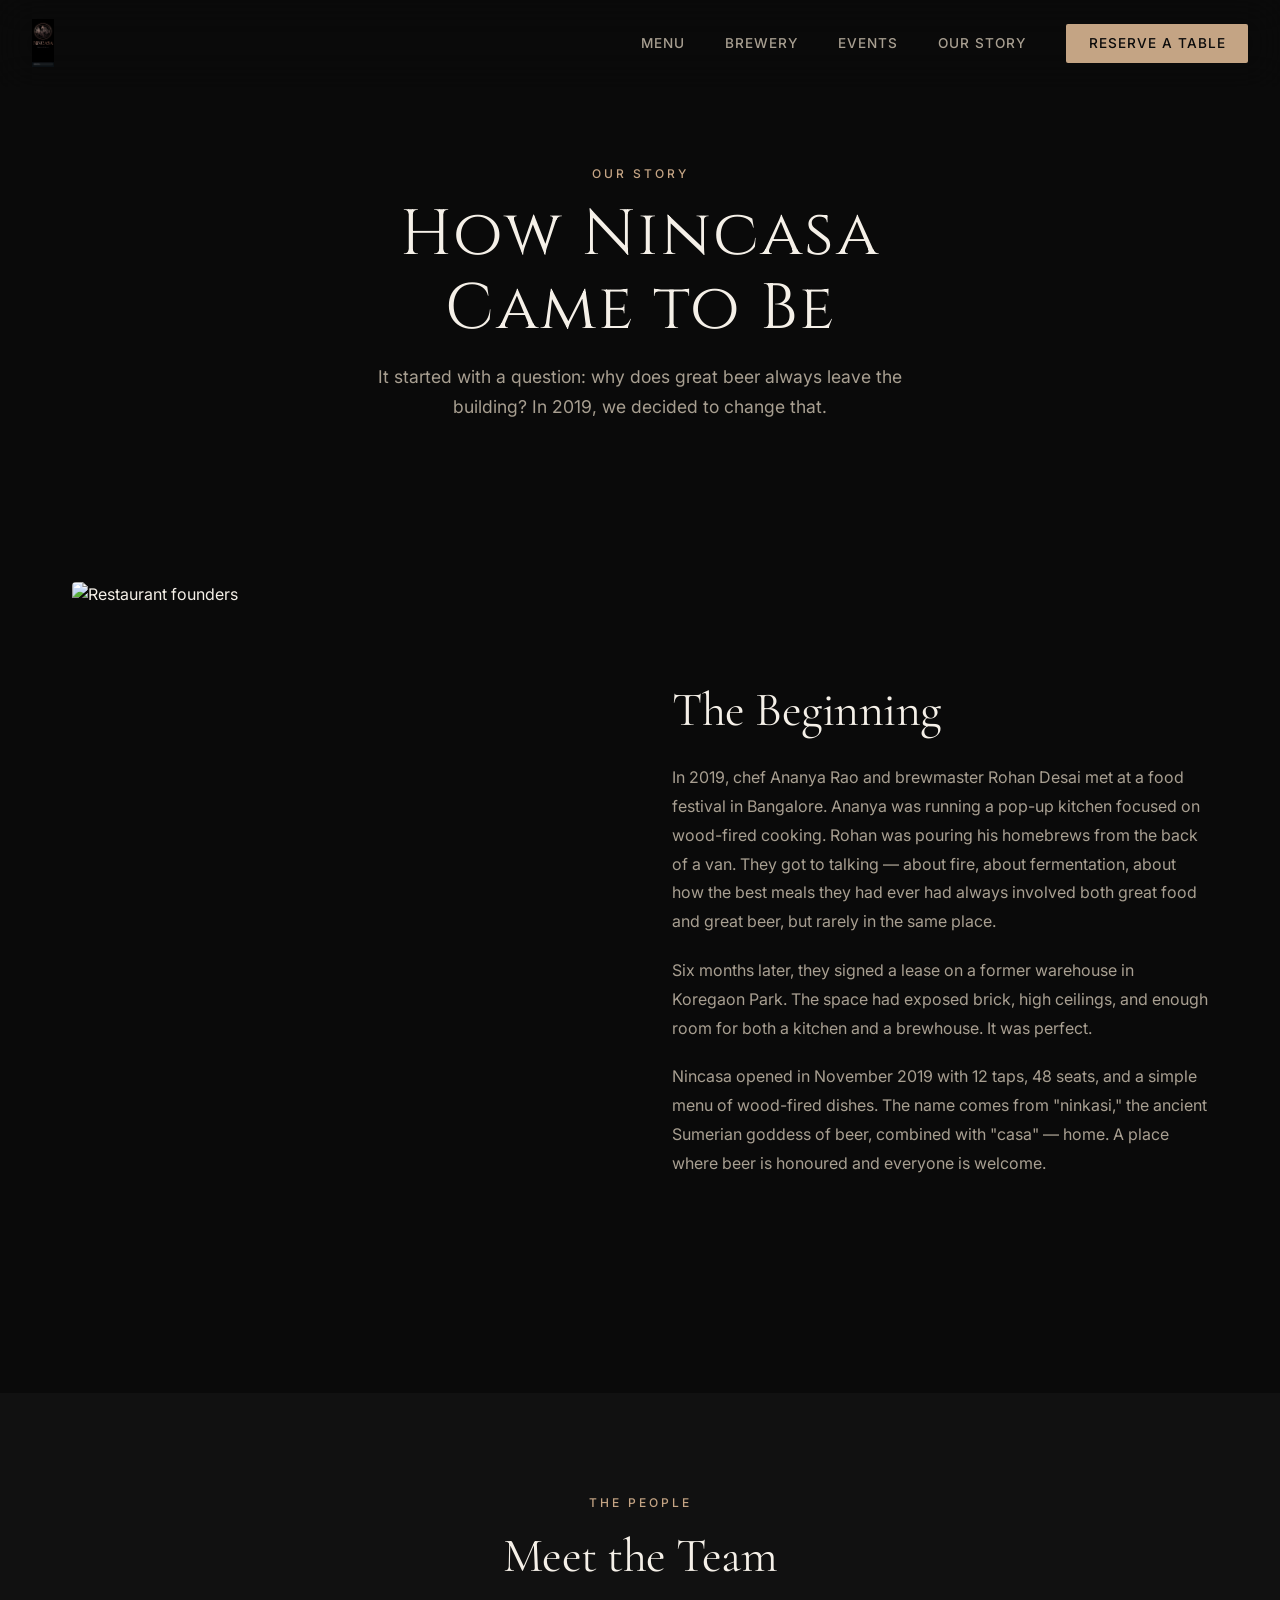
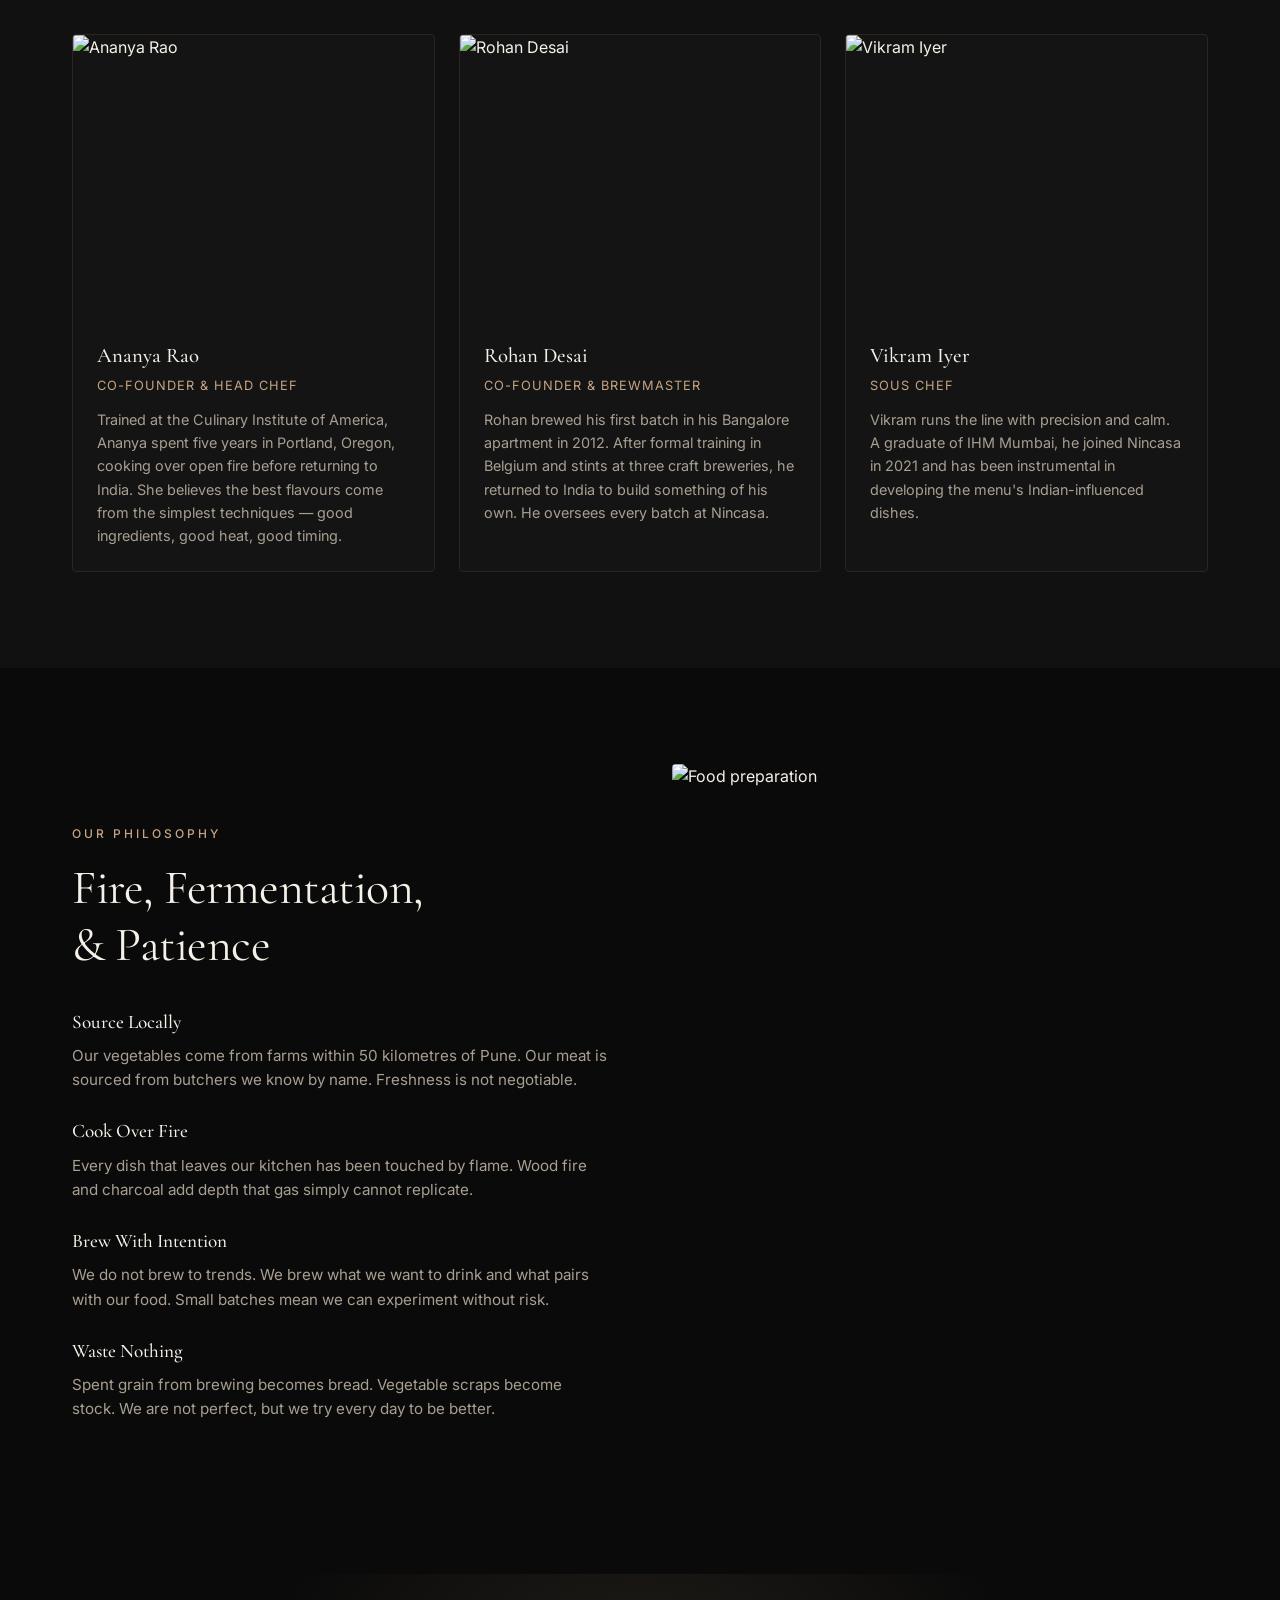
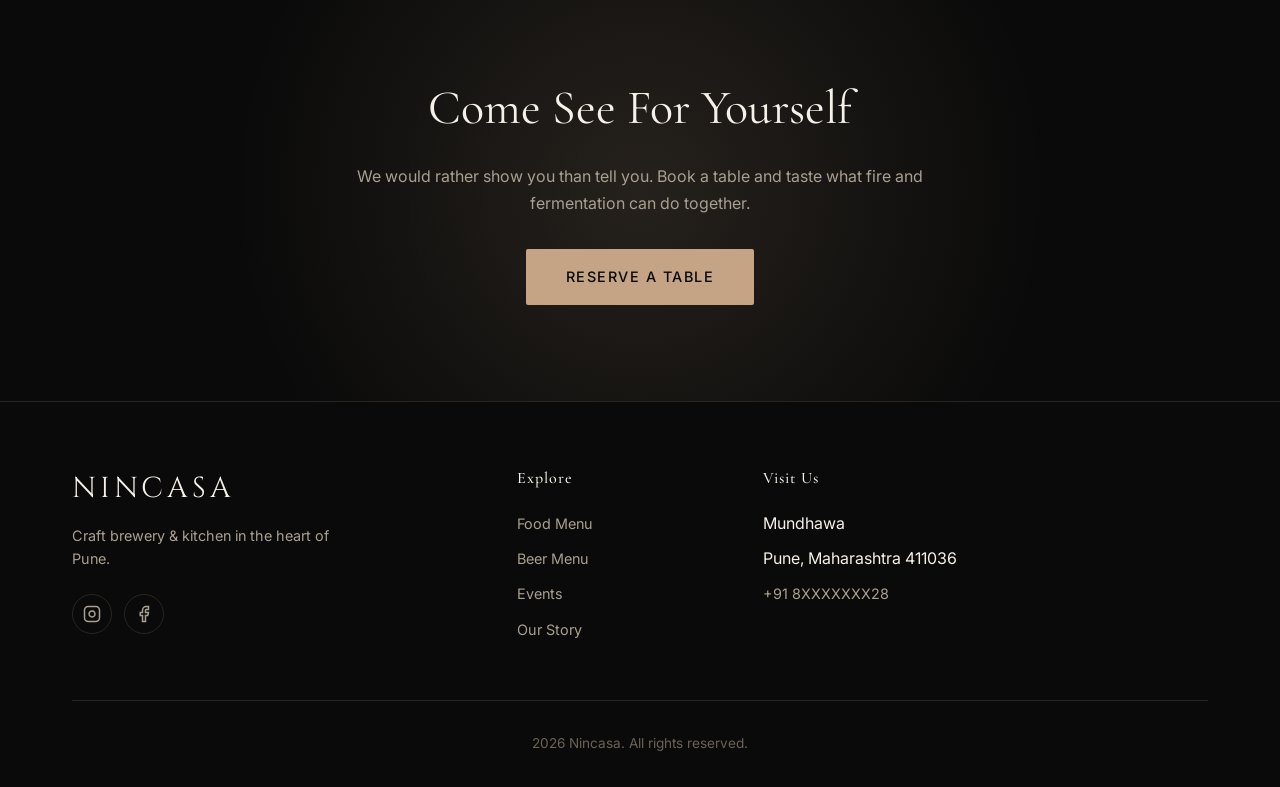
==== commit 2e3afcbc: "3rd commit Address changes" ====
--- a/about.html
+++ b/about.html
@@ -1,14 +1,18 @@
 <!DOCTYPE html>
 <html lang="en">
+
 <head>
     <meta charset="UTF-8">
     <meta name="viewport" content="width=device-width, initial-scale=1.0">
     <title>Our Story — Nincasa | Craft Brewery & Kitchen</title>
     <link rel="preconnect" href="https://fonts.googleapis.com">
     <link rel="preconnect" href="https://fonts.gstatic.com" crossorigin>
-    <link href="https://fonts.googleapis.com/css2?family=Cinzel:wght@400;500;600;700&family=Cormorant+Garamond:ital,wght@0,300;0,400;0,500;0,600;0,700;1,300;1,400;1,500&family=Inter:wght@300;400;500;600&display=swap" rel="stylesheet">
+    <link
+        href="https://fonts.googleapis.com/css2?family=Cinzel:wght@400;500;600;700&family=Cormorant+Garamond:ital,wght@0,300;0,400;0,500;0,600;0,700;1,300;1,400;1,500&family=Inter:wght@300;400;500;600&display=swap"
+        rel="stylesheet">
     <link rel="stylesheet" href="styles.css">
 </head>
+
 <body>
     <nav class="nav" id="navbar">
         <a href="index.html" class="nav-logo">
@@ -37,8 +41,10 @@
     <header class="page-header about-header">
         <div class="container">
             <span class="section-tag">Our Story</span>
-            <h1 style="font-family: var(--font-logo), serif; font-weight: 400; letter-spacing: 2px;">How Nincasa<br>Came to Be</h1>
-            <p class="page-subtitle">It started with a question: why does great beer always leave the building? In 2019, we decided to change that.</p>
+            <h1 style="font-family: var(--font-logo), serif; font-weight: 400; letter-spacing: 2px;">How Nincasa<br>Came
+                to Be</h1>
+            <p class="page-subtitle">It started with a question: why does great beer always leave the building? In 2019,
+                we decided to change that.</p>
         </div>
     </header>
 
@@ -47,14 +53,23 @@
             <div class="story-grid">
                 <div class="story-visual reveal">
                     <div class="story-img-main">
-                        <img src="https://images.unsplash.com/photo-1550966871-3ed3c47e2ce2?w=800&q=80" alt="Restaurant founders">
+                        <img src="https://images.unsplash.com/photo-1550966871-3ed3c47e2ce2?w=800&q=80"
+                            alt="Restaurant founders">
                     </div>
                 </div>
                 <div class="story-content reveal">
                     <h2 class="section-title">The Beginning</h2>
-                    <p class="story-text">In 2019, chef Ananya Rao and brewmaster Rohan Desai met at a food festival in Bangalore. Ananya was running a pop-up kitchen focused on wood-fired cooking. Rohan was pouring his homebrews from the back of a van. They got to talking — about fire, about fermentation, about how the best meals they had ever had always involved both great food and great beer, but rarely in the same place.</p>
-                    <p class="story-text">Six months later, they signed a lease on a former warehouse in Koregaon Park. The space had exposed brick, high ceilings, and enough room for both a kitchen and a brewhouse. It was perfect.</p>
-                    <p class="story-text">Nincasa opened in November 2019 with 12 taps, 48 seats, and a simple menu of wood-fired dishes. The name comes from "ninkasi," the ancient Sumerian goddess of beer, combined with "casa" — home. A place where beer is honoured and everyone is welcome.</p>
+                    <p class="story-text">In 2019, chef Ananya Rao and brewmaster Rohan Desai met at a food festival in
+                        Bangalore. Ananya was running a pop-up kitchen focused on wood-fired cooking. Rohan was pouring
+                        his homebrews from the back of a van. They got to talking — about fire, about fermentation,
+                        about how the best meals they had ever had always involved both great food and great beer, but
+                        rarely in the same place.</p>
+                    <p class="story-text">Six months later, they signed a lease on a former warehouse in Koregaon Park.
+                        The space had exposed brick, high ceilings, and enough room for both a kitchen and a brewhouse.
+                        It was perfect.</p>
+                    <p class="story-text">Nincasa opened in November 2019 with 12 taps, 48 seats, and a simple menu of
+                        wood-fired dishes. The name comes from "ninkasi," the ancient Sumerian goddess of beer, combined
+                        with "casa" — home. A place where beer is honoured and everyone is welcome.</p>
                 </div>
             </div>
         </div>
@@ -69,32 +84,40 @@
             <div class="team-grid">
                 <div class="team-card reveal">
                     <div class="team-img">
-                        <img src="https://images.unsplash.com/photo-1583394293214-28ez28l1c4c?w=400&q=80" alt="Ananya Rao">
+                        <img src="https://images.unsplash.com/photo-1583394293214-28ez28l1c4c?w=400&q=80"
+                            alt="Ananya Rao">
                     </div>
                     <div class="team-body">
                         <h3>Ananya Rao</h3>
                         <span class="team-role">Co-Founder & Head Chef</span>
-                        <p>Trained at the Culinary Institute of America, Ananya spent five years in Portland, Oregon, cooking over open fire before returning to India. She believes the best flavours come from the simplest techniques — good ingredients, good heat, good timing.</p>
+                        <p>Trained at the Culinary Institute of America, Ananya spent five years in Portland, Oregon,
+                            cooking over open fire before returning to India. She believes the best flavours come from
+                            the simplest techniques — good ingredients, good heat, good timing.</p>
                     </div>
                 </div>
                 <div class="team-card reveal">
                     <div class="team-img">
-                        <img src="https://images.unsplash.com/photo-1566554273541-37a9ca77b91f?w=400&q=80" alt="Rohan Desai">
+                        <img src="https://images.unsplash.com/photo-1566554273541-37a9ca77b91f?w=400&q=80"
+                            alt="Rohan Desai">
                     </div>
                     <div class="team-body">
                         <h3>Rohan Desai</h3>
                         <span class="team-role">Co-Founder & Brewmaster</span>
-                        <p>Rohan brewed his first batch in his Bangalore apartment in 2012. After formal training in Belgium and stints at three craft breweries, he returned to India to build something of his own. He oversees every batch at Nincasa.</p>
+                        <p>Rohan brewed his first batch in his Bangalore apartment in 2012. After formal training in
+                            Belgium and stints at three craft breweries, he returned to India to build something of his
+                            own. He oversees every batch at Nincasa.</p>
                     </div>
                 </div>
                 <div class="team-card reveal">
                     <div class="team-img">
-                        <img src="https://images.unsplash.com/photo-1577219491135-ce391730fb2c?w=400&q=80" alt="Vikram Iyer">
+                        <img src="https://images.unsplash.com/photo-1577219491135-ce391730fb2c?w=400&q=80"
+                            alt="Vikram Iyer">
                     </div>
                     <div class="team-body">
                         <h3>Vikram Iyer</h3>
                         <span class="team-role">Sous Chef</span>
-                        <p>Vikram runs the line with precision and calm. A graduate of IHM Mumbai, he joined Nincasa in 2021 and has been instrumental in developing the menu's Indian-influenced dishes.</p>
+                        <p>Vikram runs the line with precision and calm. A graduate of IHM Mumbai, he joined Nincasa in
+                            2021 and has been instrumental in developing the menu's Indian-influenced dishes.</p>
                     </div>
                 </div>
             </div>
@@ -110,24 +133,29 @@
                     <div class="philosophy-items">
                         <div class="phil-item">
                             <h4>Source Locally</h4>
-                            <p>Our vegetables come from farms within 50 kilometres of Pune. Our meat is sourced from butchers we know by name. Freshness is not negotiable.</p>
+                            <p>Our vegetables come from farms within 50 kilometres of Pune. Our meat is sourced from
+                                butchers we know by name. Freshness is not negotiable.</p>
                         </div>
                         <div class="phil-item">
                             <h4>Cook Over Fire</h4>
-                            <p>Every dish that leaves our kitchen has been touched by flame. Wood fire and charcoal add depth that gas simply cannot replicate.</p>
+                            <p>Every dish that leaves our kitchen has been touched by flame. Wood fire and charcoal add
+                                depth that gas simply cannot replicate.</p>
                         </div>
                         <div class="phil-item">
                             <h4>Brew With Intention</h4>
-                            <p>We do not brew to trends. We brew what we want to drink and what pairs with our food. Small batches mean we can experiment without risk.</p>
+                            <p>We do not brew to trends. We brew what we want to drink and what pairs with our food.
+                                Small batches mean we can experiment without risk.</p>
                         </div>
                         <div class="phil-item">
                             <h4>Waste Nothing</h4>
-                            <p>Spent grain from brewing becomes bread. Vegetable scraps become stock. We are not perfect, but we try every day to be better.</p>
+                            <p>Spent grain from brewing becomes bread. Vegetable scraps become stock. We are not
+                                perfect, but we try every day to be better.</p>
                         </div>
                     </div>
                 </div>
                 <div class="philosophy-visual reveal">
-                    <img src="https://images.unsplash.com/photo-1504674900247-0877df9cc836?w=700&q=80" alt="Food preparation">
+                    <img src="https://images.unsplash.com/photo-1504674900247-0877df9cc836?w=700&q=80"
+                        alt="Food preparation">
                 </div>
             </div>
         </div>
@@ -137,7 +165,8 @@
         <div class="container">
             <div class="cta-content">
                 <h2>Come See For Yourself</h2>
-                <p>We would rather show you than tell you. Book a table and taste what fire and fermentation can do together.</p>
+                <p>We would rather show you than tell you. Book a table and taste what fire and fermentation can do
+                    together.</p>
                 <a href="contact.html" class="btn btn-gold btn-large">Reserve a Table</a>
             </div>
         </div>
@@ -147,11 +176,20 @@
         <div class="container">
             <div class="footer-grid">
                 <div class="footer-brand">
-                    <span class="footer-logo" style="font-family: var(--font-logo), serif; letter-spacing: 4px; font-weight: 400;">NINCASA</span>
+                    <span class="footer-logo"
+                        style="font-family: var(--font-logo), serif; letter-spacing: 4px; font-weight: 400;">NINCASA</span>
                     <p>Craft brewery & kitchen in the heart of Pune.</p>
                     <div class="footer-social">
-                        <a href="#" aria-label="Instagram"><svg viewBox="0 0 24 24" fill="none" stroke="currentColor" stroke-width="2"><rect x="2" y="2" width="20" height="20" rx="5"/><path d="M16 11.37A4 4 0 1 1 12.63 8 4 4 0 0 1 16 11.37z"/><line x1="17.5" y1="6.5" x2="17.51" y2="6.5"/></svg></a>
-                        <a href="#" aria-label="Facebook"><svg viewBox="0 0 24 24" fill="none" stroke="currentColor" stroke-width="2"><path d="M18 2h-3a5 5 0 0 0-5 5v3H7v4h3v8h4v-8h3l1-4h-4V7a1 1 0 0 1 1-1h3z"/></svg></a>
+                        <a href="#" aria-label="Instagram"><svg viewBox="0 0 24 24" fill="none" stroke="currentColor"
+                                stroke-width="2">
+                                <rect x="2" y="2" width="20" height="20" rx="5" />
+                                <path d="M16 11.37A4 4 0 1 1 12.63 8 4 4 0 0 1 16 11.37z" />
+                                <line x1="17.5" y1="6.5" x2="17.51" y2="6.5" />
+                            </svg></a>
+                        <a href="#" aria-label="Facebook"><svg viewBox="0 0 24 24" fill="none" stroke="currentColor"
+                                stroke-width="2">
+                                <path d="M18 2h-3a5 5 0 0 0-5 5v3H7v4h3v8h4v-8h3l1-4h-4V7a1 1 0 0 1 1-1h3z" />
+                            </svg></a>
                     </div>
                 </div>
                 <div class="footer-col">
@@ -166,9 +204,9 @@
                 <div class="footer-col">
                     <h4>Visit Us</h4>
                     <ul>
-                        <li>Lane 7, Koregaon Park</li>
-                        <li>Pune, Maharashtra 411001</li>
-                        <li><a href="tel:+918XXXXXXXX1">+91 8XXXXXXXX1</a></li>
+                        <li>Mundhawa</li>
+                        <li>Pune, Maharashtra 411036</li>
+                        <li><a href="tel:+918XXXXXXX28">+91 8XXXXXXX28</a></li>
                     </ul>
                 </div>
             </div>
@@ -180,4 +218,5 @@
 
     <script src="scripts.js"></script>
 </body>
+
 </html>
